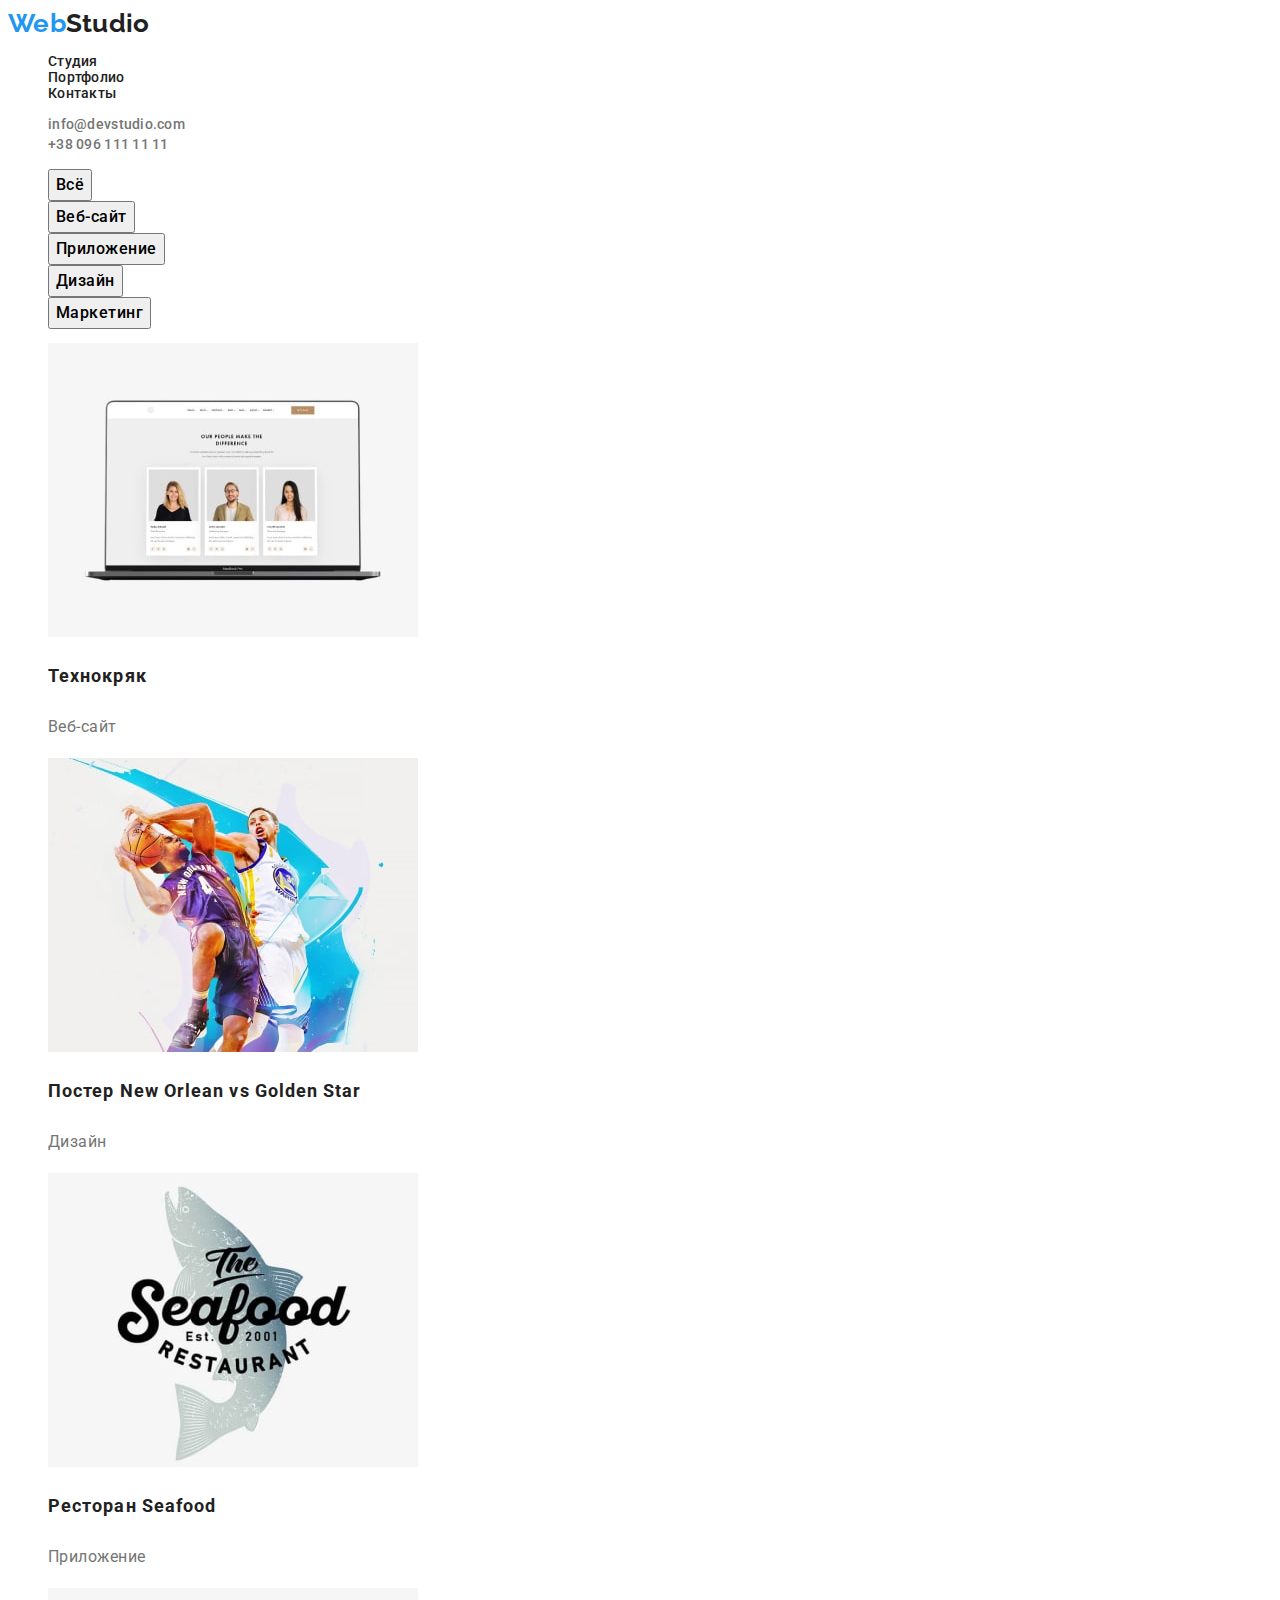
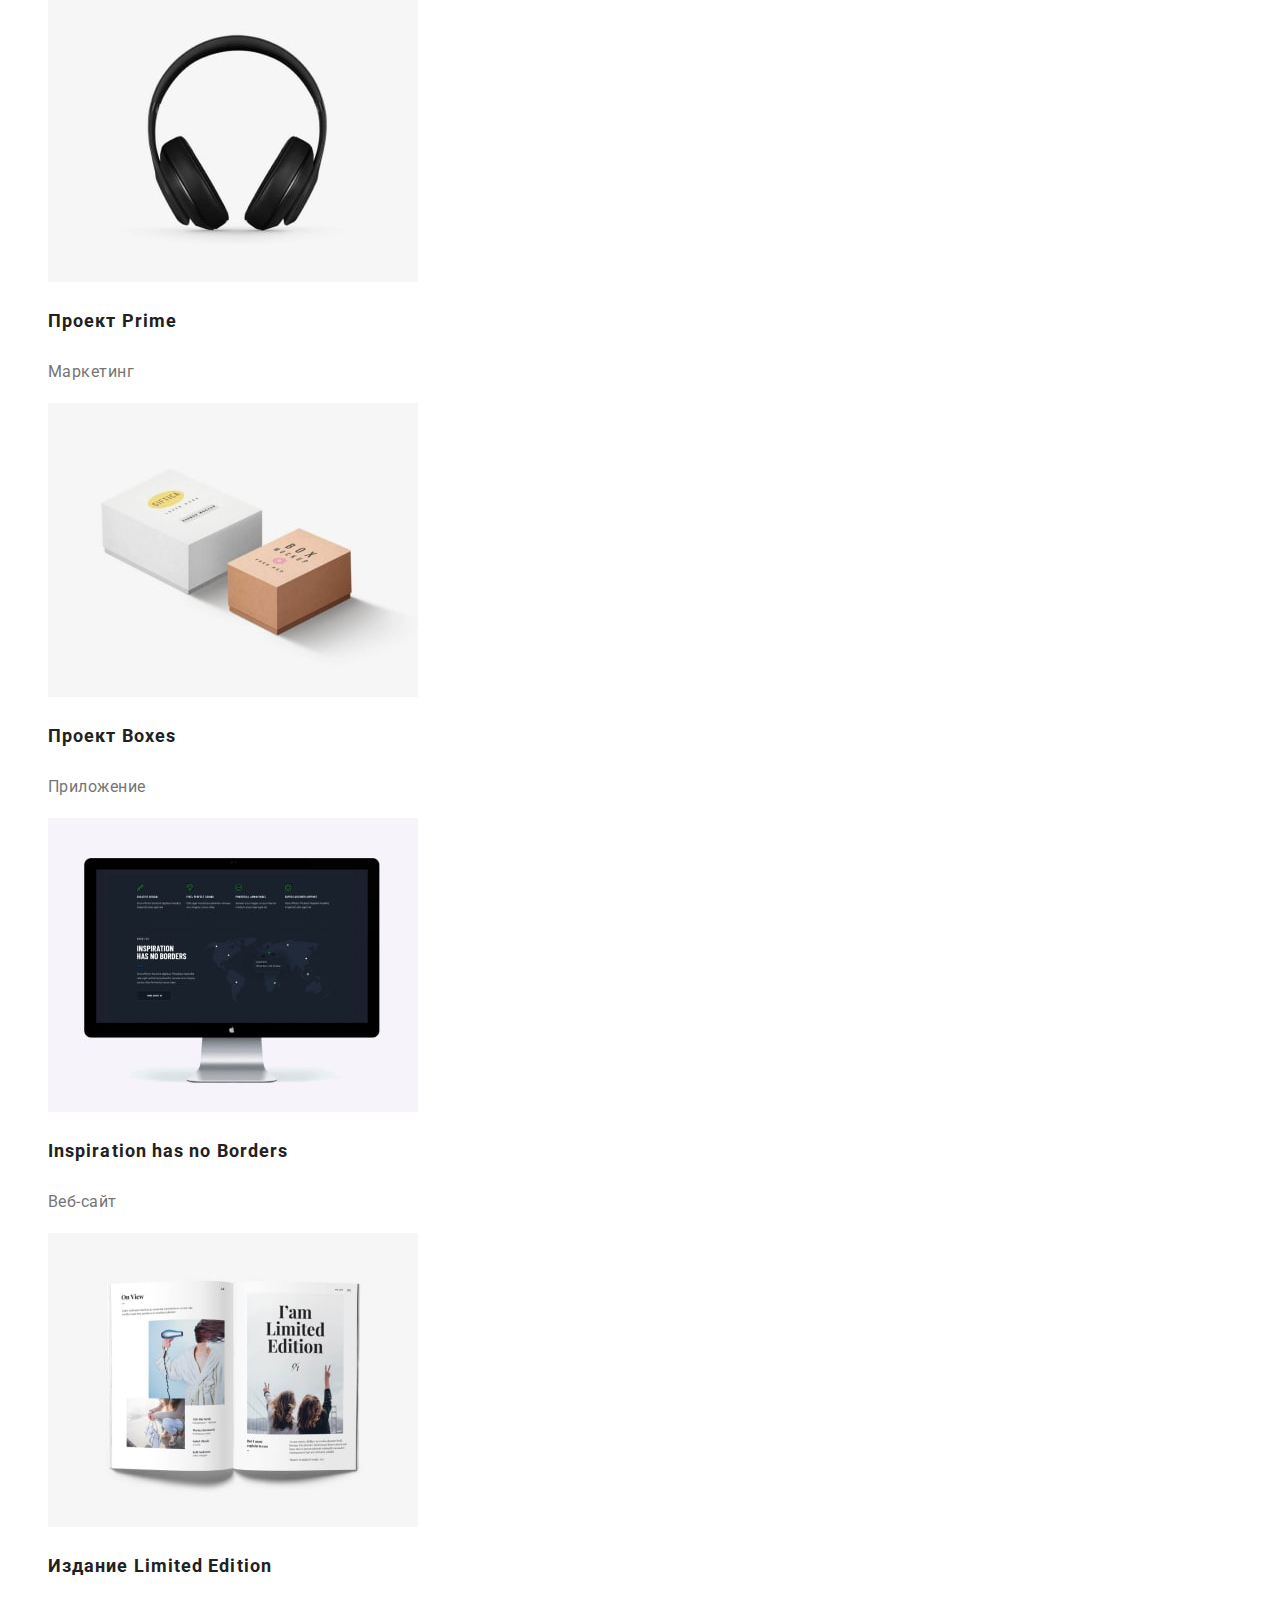
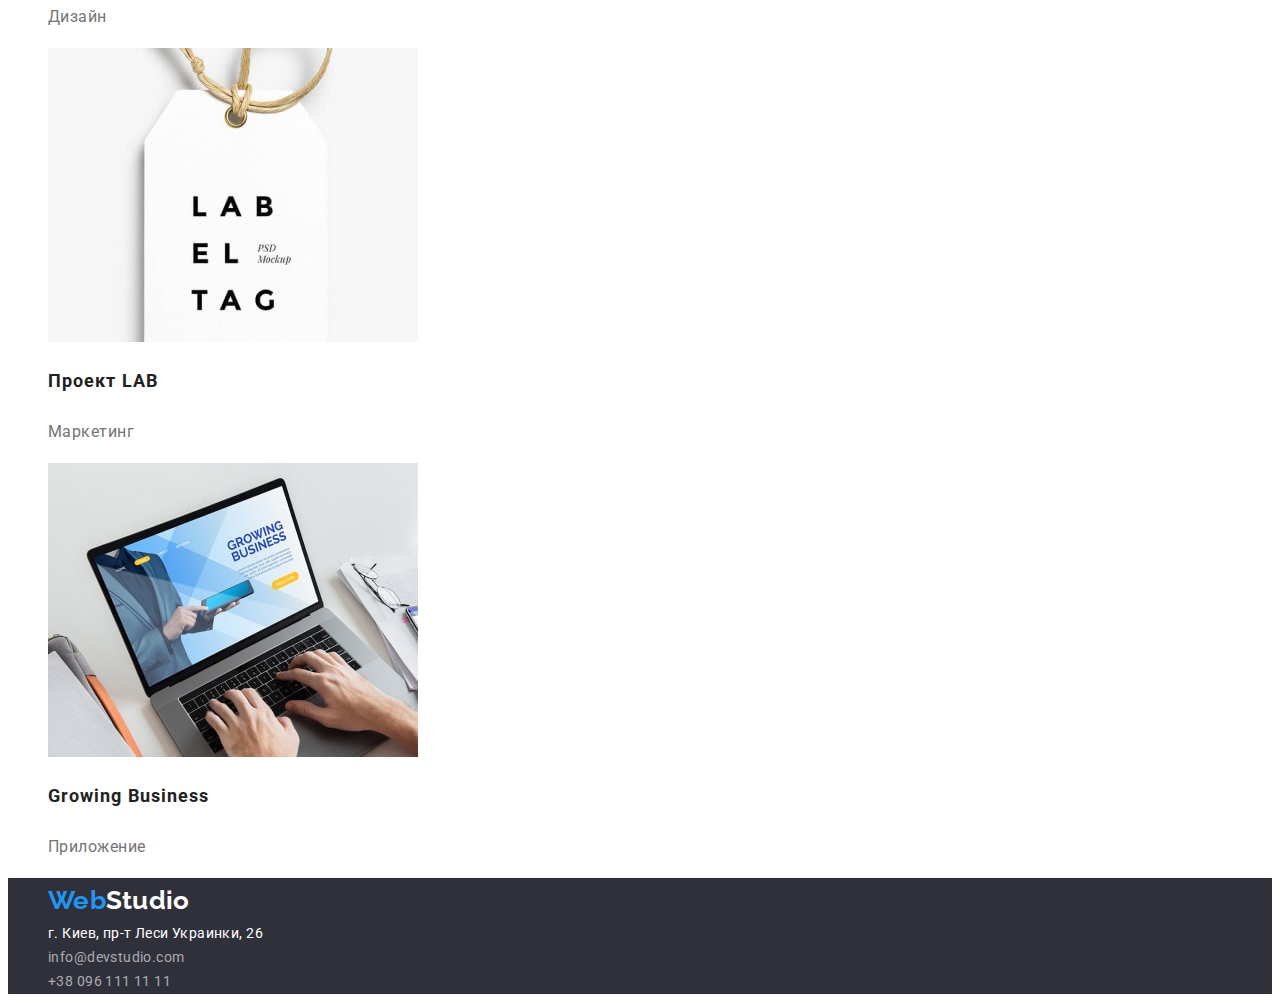
==== portofolio.html @ 25f0ad4e "start" ====
<!DOCTYPE html>
<html lang="ru">
<head>
    <meta charset="UTF-8">
    <meta http-equiv="X-UA-Compatible" content="IE=edge">
    <meta name="viewport" content="width=device-width, initial-scale=1.0">
    <title>Portfolio</title>
    <link rel="preconnect" href="https://fonts.googleapis.com">
    <link rel="preconnect" href="https://fonts.gstatic.com" crossorigin>
    <link href="https://fonts.googleapis.com/css2?family=Raleway:wght@700&family=Roboto:wght@400;500;700;900&display=swap"
        rel="stylesheet">
    <link rel="stylesheet" href="./css/styles.css" />
</head>
<body>
<header>
    <a class="Web-header" href="./index.html">Web<span class="color-logo">Studio</span></a>
    <nav>
        <ul class="list">
            <li class="nav-list">
                <a class="link" href="./index.html">Студия</a>
            </li>
            <li class="nav-list">
                <a class="link" href="./portofolio.html">Портфолио</a>
            </li>
            <li class="nav-list">
                <a class="link" href="/">Контакты</a>
            </li>
        </ul>
    </nav>
    <ul class="list">
        <li>
            <a class="link-mail" href="mailto:info@devstudio.com">info@devstudio.com</a>
        </li>
        <li>
            <a class="link-mail" href="tel:+380961111111">+38 096 111 11 11</a>
        </li>
    </ul>
</header>
<main>
    <section class="project">
        <ul class="portfolio-list">
            <li>
                <button type="button" class="button-portfolio">
                    Всё    
                </button>
            </li>
            <li>
                <button type="button" class="button-portfolio">
                    Веб-сайт
                </button>
            </li>
            <li>
                <button type="button" class="button-portfolio">
                    Приложение
                </button>
            </li>
            <li>
                <button type="button" class="button-portfolio">
                    Дизайн
                </button>
            </li>
            <li>
                <button type="button" class="button-portfolio">
                    Маркетинг
                </button>
            </li>
        </ul>                
        <ul class="list">
            <li>    
                <img src="./images/Portfolio/img%20(7)-min.jpg" alt="Технокряк" width="370" height="294">
                <h3 class="label-list">Технокряк</h3>
                <p class="article">Веб-сайт</p>
            </li>
            <li>
                <img src="./images/Portfolio/img%20(8)-min.jpg" alt="Постер New Orlean vs Golden Star" width="370" height="294">
                <h3 class="label-list">Постер New Orlean vs Golden Star</h3>
                <p class="article">Дизайн</p>
            </li>
            <li>
                <img src="./images/Portfolio/img%20(9)-min.jpg" alt="Ресторан Seafood" width="370" height="294">
                <h3 class="label-list">Ресторан Seafood</h3>
                <p class="article">Приложение</p>
            </li>
            <li>
                <img src="./images/Portfolio/img%20(10)-min.jpg" alt="Проект Prime" width="370" height="294">
                <h3 class="label-list">Проект Prime</h3>
                <p class="article">Маркетинг</p>

            </li>
            <li>
                <img src="./images/Portfolio/img%20(11)-min.jpg" alt="Проект Boxes" width="370" height="294">
                <h3 class="label-list">Проект Boxes</h3>
                <p class="article">Приложение</p>
            </li>
            <li>
                <img src="./images/Portfolio/img%20(12)-min.jpg" alt="Inspiration has no Borders" width="370" height="294">
                <h3 class="label-list">Inspiration has no Borders</h3>
                <p class="article">Веб-сайт</p>
            </li>
            <li>
                <img src="./images/Portfolio/img%20(13)-min.jpg" alt="Издание Limited Edition" width="370" height="294">
                <h3 class="label-list">Издание Limited Edition</h3>
                <p class="article">Дизайн</p>
            </li>
            <li>
                <img src="./images/Portfolio/img%20(14)-min.jpg" alt="Проект LAB" width="370" height="294">
                <h3 class="label-list">Проект LAB</h3>
                <p class="article">Маркетинг</p>
            </li>
            <li>
                <img src="./images/Portfolio/img%20(15)-min.jpg" alt="Growing Business" width="370" height="294">
                <h3 class="label-list">Growing Business</h3>
                <p class="article">Приложение</p>
            </li>

        </ul>
    </section>   
</main>
    <footer>
        <ul class="footer-list">
            <li>
                <a class="Web-header" href="./index.html">Web<span class="color-footer">Studio</span></a>
            </li>
            <li>
                <address class="address">
                    г. Киев, пр-т Леси Украинки, 26
                </address>
            </li>
            <li>
                <a class="footer-mail" href="mailto:info@devstudio.com">info@devstudio.com</a>
            </li>
            <li>
                <a class="footer-mail" href="tel:+380961111111">+38 096 111 11 11</a>
            </li>
        </ul>
    </footer>
</body>
</html>
---- css/styles.css ----
:root {
  --title-text-color: black;
  --primary-text-color: #212121;
  --secondary-text-color: #757575;
  --accent-color: #2196f3;
  --white-color: #ffffff;
  --button-bg-color: #f5f4fa;
  --background-color: #2f303a;
}
a {
  text-decoration: none;
}
ul {
  list-style: none;
}
body {
  font-family: 'Roboto', sans-serif;
  font-style: normal;
  font-weight: 500;
  font-size: 14px;
  line-height: 1.142;
  letter-spacing: 0.02em;

  background: var(--white-color);
}
.Web-header {
  font-family: 'Raleway', sans-serif;
  font-style: normal;
  font-weight: 700;
  font-size: 26px;
  line-height: 1.192;
  color: var(--accent-color);
}
.color-logo {
  color: var(--primary-text-color);
  font-family: 'Raleway', 'sans-serif';
  font-style: normal;
  font-weight: 700;
  font-size: 26px;
  line-height: 1.2;
  text-decoration: none;
}
.list {
  font-family: Roboto;
  font-style: normal;
  font-weight: 500;
  font-size: 14px;
  line-height: 16px;
  letter-spacing: 0.02em;
  color: var(--primary-text-color);
}
.nav-list .link {
  font-family: Roboto;
  font-style: normal;
  font-weight: 500;
  font-size: 14px;
  line-height: 16px;
  letter-spacing: 0.02em;
  color: var(--primiry-text-color);
}
.link:hover,
.link:focus {
  font-family: Roboto;
  font-style: normal;
  font-weight: 500;
  font-size: 14px;
  line-height: 16px;
  letter-spacing: 0.02em;
  color: var(--accent-color);
}
.link-mail {
  color: var(--secondary-text-color);
}
.link-mail:hover,
.link-mail:focus {
  color: var(--accent-color);
}
.link-mail {
  font-family: 'Roboto', 'sans-serif';
  font-weight: 500;
  font-size: 14px;
  line-height: 1.42;
  color: var(--secondary-text-color);
}

.main-title {
  font-family: Roboto;
  font-style: normal;
  font-weight: 900;
  font-size: 44px;
  line-height: 60px;
  text-align: center;
  letter-spacing: 0.06em;
  text-transform: uppercase;
  text-align: center;
  background-color: var(--background-color);
  color: var(--white-color);
}
.name-title {
  color: var(--white-color);
  font-family: 'Roboto', 'sans-serif';
  font-weight: 900;
  font-size: 44px;
  line-height: 1.36;
}
.button-main {
  color: var(--white-color);
  background-color: var(--accent-color);
  font-family: 'Roboto', 'sans-serif';
  font-weight: 700;
  font-size: 16px;
  line-height: 1.87;
}
.button-main:hover,
.button-main:focus {
  background-color: var(--button-bg-color);
  color: var(--primary-text-color);
}

.originality-exp {
  font-family: 'Roboto', 'sans-serif';
  font-weight: 400;
  font-size: 14px;
  line-height: 1.71;
  color: var(--secondary-text-color);
}
.originality-list {
  font-family: 'Roboto', 'sans-serif';
  font-weight: 700;
  font-size: 14px;
  line-height: 1.14;
  color: var(--primary-text-color);
}
.second-title {
  font-family: 'Roboto', 'sans-serif';
  font-weight: 700;
  font-size: 36px;
  line-height: 1.16;
  text-align: center;
}
.third-title {
  background-color: var(--button-bg-color);
}
.team {
  text-align: center;
}
.name-list {
  font-family: 'Roboto', 'sans-serif';
  font-weight: 500;
  font-size: 16px;
  line-height: 1.9p;
}
.profession-list {
  font-family: 'Roboto', 'sans-serif';
  font-weight: 400;
  font-size: 16px;
  line-height: 1.9;
  color: var(--secondary-text-color);
}
.footer-list {
  background-color: var(--background-color);
  font-family: 'Roboto', 'sans-serif';
  font-style: normal;
  font-weight: 400;
  font-size: 14px;
  line-height: 1.42;
}
.color-footer {
  color: var(--white-color);
  font-family: 'Raleway', 'sans-serif';
  font-style: normal;
  font-weight: 700;
  font-size: 26px;
  line-height: 1.7;
  text-decoration: none;
}
.address {
  font-family: 'Roboto', sans-serif;
  font-style: normal;
  font-weight: normal;
  font-size: 14px;
  line-height: 1.714;
  letter-spacing: 0.03em;
  color: var(--white-color);
}

.footer-mail {
  font-family: 'Roboto', sans-serif;
  font-style: normal;
  font-weight: normal;
  font-size: 14px;
  line-height: 1.714;
  letter-spacing: 0.03em;
  color: rgba(255, 255, 255, 0.6);
}
.footer-mail:hover,
.footer-mail:focus {
  color: var(--accent-color);
}
.button-portfolio {
  font-family: Roboto;
  font-style: normal;
  font-weight: 500;
  font-size: 16px;
  line-height: 26px;
  text-align: center;
  letter-spacing: 0.03em;
}

.button-portfolio:hover,
.button-portfolio:focus {
  color: var(--button-bg-color);
  background-color: var(--accent-color);
}
.label-list {
  font-family: Roboto;
  font-style: normal;
  font-weight: bold;
  font-size: 18px;
  line-height: 36px;
  letter-spacing: 0.06em;
  color: var(--primary-text-color);
}
.article {
  font-family: Roboto;
  font-style: normal;
  font-weight: normal;
  font-size: 16px;
  line-height: 30px;
  letter-spacing: 0.03em;
  color: var(--secondary-text-color);
}
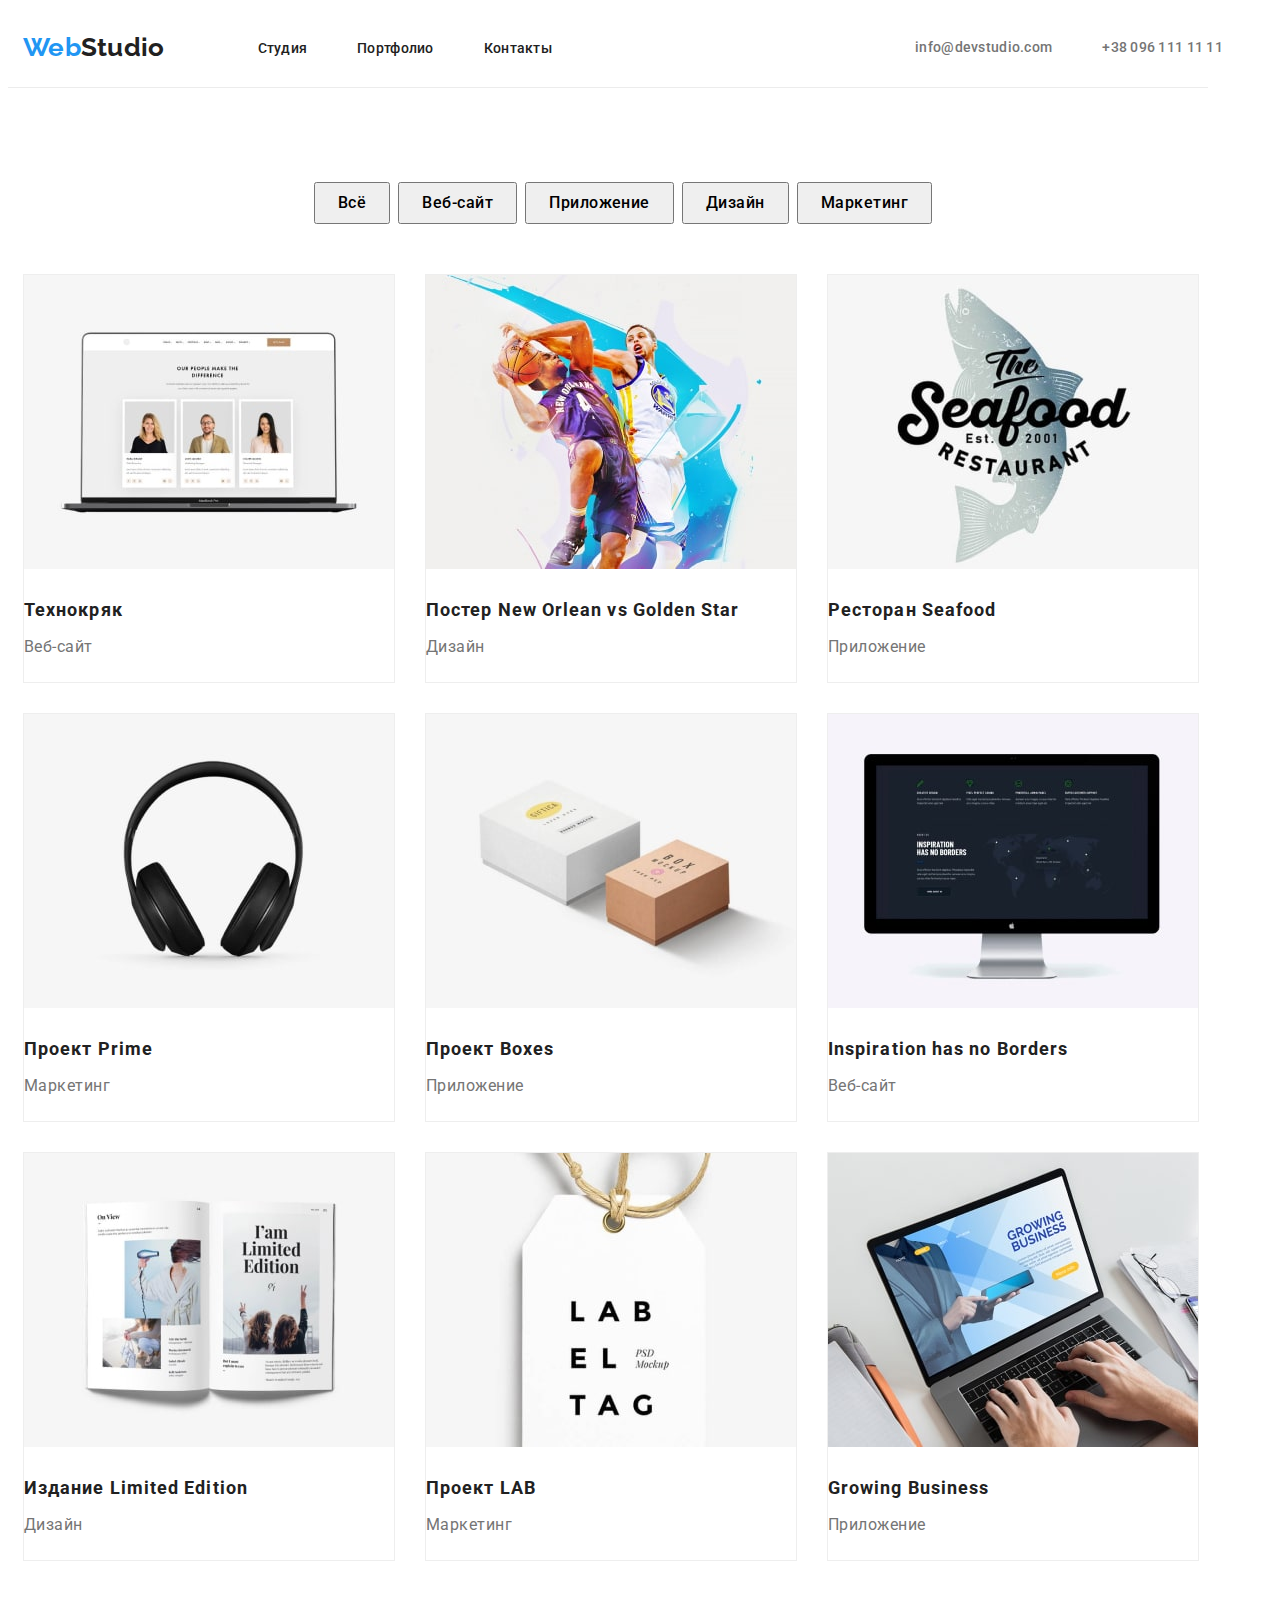
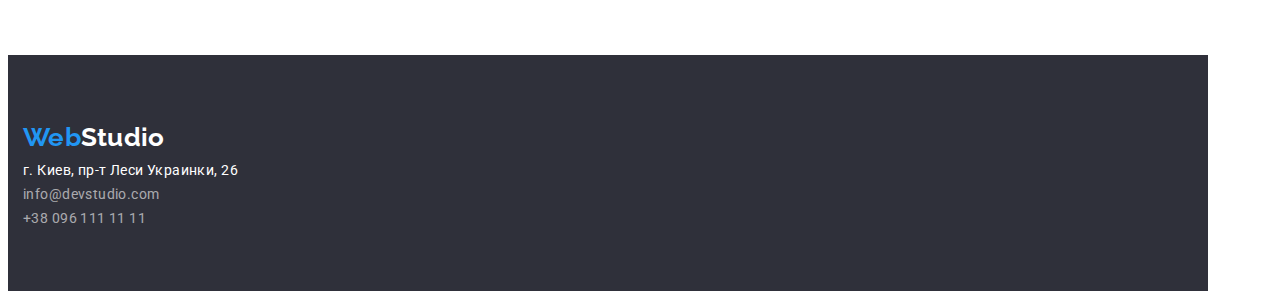
==== commit 11224306: "Вроде всё" ====
--- a/portofolio.html
+++ b/portofolio.html
@@ -12,127 +12,152 @@
     <link rel="stylesheet" href="./css/styles.css" />
 </head>
 <body>
-<header>
-    <a class="Web-header" href="./index.html">Web<span class="color-logo">Studio</span></a>
-    <nav>
-        <ul class="list">
-            <li class="nav-list">
-                <a class="link" href="./index.html">Студия</a>
-            </li>
-            <li class="nav-list">
-                <a class="link" href="./portofolio.html">Портфолио</a>
-            </li>
-            <li class="nav-list">
-                <a class="link" href="/">Контакты</a>
-            </li>
-        </ul>
-    </nav>
-    <ul class="list">
-        <li>
-            <a class="link-mail" href="mailto:info@devstudio.com">info@devstudio.com</a>
-        </li>
-        <li>
-            <a class="link-mail" href="tel:+380961111111">+38 096 111 11 11</a>
-        </li>
-    </ul>
+<header class="header">
+    <div class="container">
+        <a class="Web-header" href="./index.html">Web<span class="color-logo">Studio</span></a>
+        <nav class="header-navigation">
+            <ul class="head-list">
+                <li class="nav-list">
+                    <a class="link" href="/">Студия</a>
+                </li>
+                <li class="nav-list">
+                    <a class="link" href="./portofolio.html">Портфолио</a>
+                </li>
+                <li class="nav-list">
+                    <a class="link" href="/">Контакты</a>
+                </li>
+            </ul>
+        </nav>
+        <div class="contacts">
+            <ul class="head-list">
+                <li>
+                    <a class="link-mail" href="mailto:info@devstudio.com">info@devstudio.com</a>
+                </li>
+                <li>
+                    <a class="link-mail" href="tel:+380961111111">+38 096 111 11 11</a>
+                </li>
+            </ul>
+        </div>
+    </div>
 </header>
 <main>
-    <section class="project">
-        <ul class="portfolio-list">
-            <li>
-                <button type="button" class="button-portfolio">
-                    Всё    
-                </button>
-            </li>
-            <li>
-                <button type="button" class="button-portfolio">
-                    Веб-сайт
-                </button>
-            </li>
-            <li>
-                <button type="button" class="button-portfolio">
-                    Приложение
-                </button>
-            </li>
-            <li>
-                <button type="button" class="button-portfolio">
-                    Дизайн
-                </button>
-            </li>
-            <li>
-                <button type="button" class="button-portfolio">
-                    Маркетинг
-                </button>
-            </li>
-        </ul>                
-        <ul class="list">
-            <li>    
-                <img src="./images/Portfolio/img%20(7)-min.jpg" alt="Технокряк" width="370" height="294">
-                <h3 class="label-list">Технокряк</h3>
-                <p class="article">Веб-сайт</p>
-            </li>
-            <li>
-                <img src="./images/Portfolio/img%20(8)-min.jpg" alt="Постер New Orlean vs Golden Star" width="370" height="294">
-                <h3 class="label-list">Постер New Orlean vs Golden Star</h3>
-                <p class="article">Дизайн</p>
-            </li>
-            <li>
-                <img src="./images/Portfolio/img%20(9)-min.jpg" alt="Ресторан Seafood" width="370" height="294">
-                <h3 class="label-list">Ресторан Seafood</h3>
-                <p class="article">Приложение</p>
-            </li>
-            <li>
-                <img src="./images/Portfolio/img%20(10)-min.jpg" alt="Проект Prime" width="370" height="294">
-                <h3 class="label-list">Проект Prime</h3>
-                <p class="article">Маркетинг</p>
+    <section class="section project">
+        <div class="container">
+            <ul class="portfolio-list">
+                <li class="port-btn">
+                    <button type="button" class="button-portfolio">
+                        Всё    
+                    </button>
+                </li>
+                <li class="port-btn">
+                    <button type="button" class="button-portfolio">
+                        Веб-сайт
+                    </button>
+                </li>
+                <li class="port-btn">
+                    <button type="button" class="button-portfolio">
+                        Приложение
+                    </button>
+                </li>
+                <li class="port-btn">
+                    <button type="button" class="button-portfolio">
+                        Дизайн
+                    </button>
+                </li>
+                <li class="port-btn">
+                    <button type="button" class="button-portfolio">
+                        Маркетинг
+                    </button>
+                </li>
+            </ul>                
+            <ul class="label">
+                <li class="port-label" >    
+                    <img src="./images/Portfolio/img%20(7)-min.jpg" alt="Технокряк" width="370" height="294">
+                    <div class="description">
+                        <h3 class="label-list">Технокряк</h3>
+                        <p class="article">Веб-сайт</p>
+                    </div>
+                </li>
+                <li class="port-label" >
+                    <img src="./images/Portfolio/img%20(8)-min.jpg" alt="Постер New Orlean vs Golden Star" width="370" height="294">
+                    <div class="description">
+                        <h3 class="label-list">Постер New Orlean vs Golden Star</h3>
+                        <p class="article">Дизайн</p>
+                    </div>
+                </li>
+                <li class="port-label" >
+                    <img src="./images/Portfolio/img%20(9)-min.jpg" alt="Ресторан Seafood" width="370" height="294">
+                    <div class="description">
+                        <h3 class="label-list">Ресторан Seafood</h3>
+                        <p class="article">Приложение</p>
+                    </div>
+                </li>
+                <li class="port-label" >
+                    <img src="./images/Portfolio/img%20(10)-min.jpg" alt="Проект Prime" width="370" height="294">
+                    <div class="description">
+                        <h3 class="label-list">Проект Prime</h3>
+                        <p class="article">Маркетинг</p>
+                    </div>
+                </li>
+                <li class="port-label" >
+                    <img src="./images/Portfolio/img%20(11)-min.jpg" alt="Проект Boxes" width="370" height="294">
+                    <div class="description">
+                        <h3 class="label-list">Проект Boxes</h3>
+                        <p class="article">Приложение</p>
+                    </div>
+                </li>
+                <li class="port-label" >
+                    <img src="./images/Portfolio/img%20(12)-min.jpg" alt="Inspiration has no Borders" width="370" height="294">
+                    <div class="description">
+                        <h3 class="label-list">Inspiration has no Borders</h3>
+                        <p class="article">Веб-сайт</p>
+                    </div>
+                </li>
+                <li class="port-label" >
+                    <img src="./images/Portfolio/img%20(13)-min.jpg" alt="Издание Limited Edition" width="370" height="294">
+                    <div class="description">
+                        <h3 class="label-list">Издание Limited Edition</h3>
+                        <p class="article">Дизайн</p>
+                    </div>
+                </li>
+                <li class="port-label" >
+                    <img src="./images/Portfolio/img%20(14)-min.jpg" alt="Проект LAB" width="370" height="294">
+                    <div class="description">
+                        <h3 class="label-list">Проект LAB</h3>
+                        <p class="article">Маркетинг</p>
+                    </div>
+                </li>
+                <li class="port-label" >
+                    <img src="./images/Portfolio/img%20(15)-min.jpg" alt="Growing Business" width="370" height="294">
+                    <div class="description">
+                        <h3 class="label-list">Growing Business</h3>
+                        <p class="article">Приложение</p>
+                    </div>
+                </li class="port-label" >
 
-            </li>
-            <li>
-                <img src="./images/Portfolio/img%20(11)-min.jpg" alt="Проект Boxes" width="370" height="294">
-                <h3 class="label-list">Проект Boxes</h3>
-                <p class="article">Приложение</p>
-            </li>
-            <li>
-                <img src="./images/Portfolio/img%20(12)-min.jpg" alt="Inspiration has no Borders" width="370" height="294">
-                <h3 class="label-list">Inspiration has no Borders</h3>
-                <p class="article">Веб-сайт</p>
-            </li>
-            <li>
-                <img src="./images/Portfolio/img%20(13)-min.jpg" alt="Издание Limited Edition" width="370" height="294">
-                <h3 class="label-list">Издание Limited Edition</h3>
-                <p class="article">Дизайн</p>
-            </li>
-            <li>
-                <img src="./images/Portfolio/img%20(14)-min.jpg" alt="Проект LAB" width="370" height="294">
-                <h3 class="label-list">Проект LAB</h3>
-                <p class="article">Маркетинг</p>
-            </li>
-            <li>
-                <img src="./images/Portfolio/img%20(15)-min.jpg" alt="Growing Business" width="370" height="294">
-                <h3 class="label-list">Growing Business</h3>
-                <p class="article">Приложение</p>
-            </li>
-
-        </ul>
+            </ul>
+        </div>
     </section>   
 </main>
-    <footer>
-        <ul class="footer-list">
-            <li>
-                <a class="Web-header" href="./index.html">Web<span class="color-footer">Studio</span></a>
-            </li>
-            <li>
-                <address class="address">
-                    г. Киев, пр-т Леси Украинки, 26
-                </address>
-            </li>
-            <li>
-                <a class="footer-mail" href="mailto:info@devstudio.com">info@devstudio.com</a>
-            </li>
-            <li>
-                <a class="footer-mail" href="tel:+380961111111">+38 096 111 11 11</a>
-            </li>
-        </ul>
+    <footer class="footer">
+        <div class="container">
+            <ul class="footer-list">
+                <li>
+                    <a class="footer-header" href="./index.html">Web<span class="color-footer">Studio</span></a>
+                </li>
+                <li>
+                    <address class="address">
+                        г. Киев, пр-т Леси Украинки, 26
+                    </address>
+                </li>
+                <li>
+                    <a class="footer-mail" href="mailto:info@devstudio.com">info@devstudio.com</a>
+                </li>
+                <li>
+                    <a class="footer-mail" href="tel:+380961111111">+38 096 111 11 11</a>
+                </li>
+            </ul>
+        </div>
     </footer>
 </body>
 </html>--- a/css/styles.css
+++ b/css/styles.css
@@ -23,6 +23,25 @@
 
   background: var(--white-color);
 }
+p,
+h1,
+h2,
+h3,
+h4,
+h5,
+h6 {
+  margin-top: 0;
+  margin-bottom: 0;
+}
+ul {
+  margin-top: 0;
+  margin-bottom: 0;
+  padding-left: 0;
+}
+section {
+  padding-bottom: 94px;
+  padding-top: 94px;
+}
 .Web-header {
   font-family: 'Raleway', sans-serif;
   font-style: normal;
@@ -31,6 +50,11 @@
   line-height: 1.192;
   color: var(--accent-color);
 }
+.Web-header {
+  display: flex;
+  margin-right: 93px;
+}
+
 .color-logo {
   color: var(--primary-text-color);
   font-family: 'Raleway', 'sans-serif';
@@ -40,7 +64,7 @@
   line-height: 1.2;
   text-decoration: none;
 }
-.list {
+.head-list {
   font-family: Roboto;
   font-style: normal;
   font-weight: 500;
@@ -49,6 +73,12 @@
   letter-spacing: 0.02em;
   color: var(--primary-text-color);
 }
+.head-list {
+  display: flex;
+}
+.head-list :not(:last-child) {
+  margin-right: 50px;
+}
 .nav-list .link {
   font-family: Roboto;
   font-style: normal;
@@ -58,6 +88,19 @@
   letter-spacing: 0.02em;
   color: var(--primiry-text-color);
 }
+.nav-list .link {
+  display: flex;
+}
+.header {
+  padding-top: 24px;
+  padding-bottom: 24px;
+  border-bottom: 1px solid #ececec;
+  width: 1200px;
+}
+.header .container {
+  display: flex;
+  align-items: center;
+}
 .link:hover,
 .link:focus {
   font-family: Roboto;
@@ -68,6 +111,15 @@
   letter-spacing: 0.02em;
   color: var(--accent-color);
 }
+.container {
+  width: 1200px;
+  padding-left: 15px;
+  padding-right: 15px;
+  margin: 0 auto;
+}
+.contacts {
+  margin-left: auto;
+}
 .link-mail {
   color: var(--secondary-text-color);
 }
@@ -75,12 +127,19 @@
 .link-mail:focus {
   color: var(--accent-color);
 }
+.header-navigation {
+  display: flex;
+  align-items: center;
+}
 .link-mail {
   font-family: 'Roboto', 'sans-serif';
   font-weight: 500;
   font-size: 14px;
   line-height: 1.42;
   color: var(--secondary-text-color);
+}
+.section {
+  padding-top: 94px;
 }
 
 .main-title {
@@ -92,9 +151,12 @@
   text-align: center;
   letter-spacing: 0.06em;
   text-transform: uppercase;
-  text-align: center;
   background-color: var(--background-color);
   color: var(--white-color);
+}
+.main-title {
+  padding-top: 200px;
+  padding-bottom: 200px;
 }
 .name-title {
   color: var(--white-color);
@@ -103,6 +165,12 @@
   font-size: 44px;
   line-height: 1.36;
 }
+.name-title {
+  width: 696px;
+  margin-left: auto;
+  margin-right: auto;
+  margin-bottom: 30px;
+}
 .button-main {
   color: var(--white-color);
   background-color: var(--accent-color);
@@ -110,12 +178,33 @@
   font-weight: 700;
   font-size: 16px;
   line-height: 1.87;
+}
+.button-main {
+  width: 200px;
+  padding-bottom: 10px;
+  padding-top: 10px;
+  border-radius: 4px;
+  border: none;
+  margin-top: -20px;
 }
 .button-main:hover,
 .button-main:focus {
   background-color: var(--button-bg-color);
   color: var(--primary-text-color);
 }
+.second-list {
+  display: flex;
+  width: 1200px;
+  margin-top: -30px;
+  margin-left: -30px;
+}
+.exp-list {
+  width: 270px;
+  flex-wrap: wrap;
+  justify-content: space-between;
+  margin-top: 30px;
+  margin-left: 30px;
+}
 
 .originality-exp {
   font-family: 'Roboto', 'sans-serif';
@@ -124,12 +213,19 @@
   line-height: 1.71;
   color: var(--secondary-text-color);
 }
+.originality-exp {
+  width: 270px;
+  margin-top: 10px;
+}
 .originality-list {
   font-family: 'Roboto', 'sans-serif';
   font-weight: 700;
   font-size: 14px;
   line-height: 1.14;
   color: var(--primary-text-color);
+}
+.originality-list {
+  width: 270px;
 }
 .second-title {
   font-family: 'Roboto', 'sans-serif';
@@ -138,17 +234,49 @@
   line-height: 1.16;
   text-align: center;
 }
-.third-title {
+.second-title {
+  margin-bottom: 50px;
+}
+.third-list {
+  flex-wrap: wrap;
+  display: flex;
+  margin-left: -30px;
+  margin-top: -30px;
+  padding-bottom: 94px;
+}
+.job {
+  width: 370px;
+}
+.job {
+  flex-basis: ((100% -3 * 30px)/3);
+  margin-left: 30px;
+  margin-top: 50px;
+}
+.team {
   background-color: var(--button-bg-color);
 }
 .team {
   text-align: center;
+  padding-bottom: 94px;
+}
+.team-list {
+  display: flex;
+  flex-wrap: wrap;
+  margin-left: -30px;
+  margin-top: -30px;
 }
 .name-list {
   font-family: 'Roboto', 'sans-serif';
   font-weight: 500;
   font-size: 16px;
   line-height: 1.9p;
+}
+.name-list {
+  margin-bottom: 10px;
+}
+.box {
+  padding-top: 30px;
+  padding-bottom: 30px;
 }
 .profession-list {
   font-family: 'Roboto', 'sans-serif';
@@ -157,8 +285,32 @@
   line-height: 1.9;
   color: var(--secondary-text-color);
 }
+.prof {
+  flex-basis: ((100%-4 * 30)/4);
+  margin-left: 30px;
+  margin-top: 30px;
+}
+.prof {
+  background-color: var(--white-color);
+  border-radius: 0px 0px 4px 4px;
+  box-shadow: 0px 1px 3px rgba(0, 0, 0, 0.12), 0px 1px 1px rgba(0, 0, 0, 0.14),
+    0px 2px 1px rgba(0, 0, 0, 0.2);
+}
+.footer {
+  background-color: var(--background-color);
+  padding-top: 60px;
+  padding-bottom: 60px;
+  width: 1200px;
+}
+.footer-header {
+  font-family: 'Raleway', sans-serif;
+  font-style: normal;
+  font-weight: 700;
+  font-size: 26px;
+  line-height: 1.192;
+  color: var(--accent-color);
+}
 .footer-list {
-  background-color: var(--background-color);
   font-family: 'Roboto', 'sans-serif';
   font-style: normal;
   font-weight: 400;
@@ -183,7 +335,15 @@
   letter-spacing: 0.03em;
   color: var(--white-color);
 }
-
+.footer-address:first-child {
+  margin-bottom: 20px;
+}
+.footer-address:nth-child(2) {
+  margin-bottom: 9px;
+}
+.footer-address:nth-child(3) {
+  margin-bottom: 9px;
+}
 .footer-mail {
   font-family: 'Roboto', sans-serif;
   font-style: normal;
@@ -196,6 +356,21 @@
 .footer-mail:hover,
 .footer-mail:focus {
   color: var(--accent-color);
+}
+.footer-mail {
+  margin-bottom: 9px;
+}
+.project {
+  width: 1200px;
+}
+.port-btn:not(:last-child) {
+  margin-right: 8px;
+  align-items: center;
+}
+.container .portfolio-list {
+  justify-content: center;
+  display: flex;
+  padding-bottom: 50px;
 }
 .button-portfolio {
   font-family: Roboto;
@@ -206,11 +381,29 @@
   text-align: center;
   letter-spacing: 0.03em;
 }
-
+.button-portfolio {
+  padding: 6px 22px;
+}
 .button-portfolio:hover,
 .button-portfolio:focus {
   color: var(--button-bg-color);
   background-color: var(--accent-color);
+}
+.label {
+  display: flex;
+  flex-wrap: wrap;
+  margin-left: -30px;
+  margin-top: -30px;
+}
+.port-label {
+  flex-basis: ((100% -3 * 30px)/3);
+  margin-left: 30px;
+  margin-top: 30px;
+  border: 1px solid #eeeeee;
+}
+.description {
+  margin-top: 20px;
+  margin-bottom: 20px;
 }
 .label-list {
   font-family: Roboto;
@@ -220,6 +413,7 @@
   line-height: 36px;
   letter-spacing: 0.06em;
   color: var(--primary-text-color);
+  margin-bottom: 4px;
 }
 .article {
   font-family: Roboto;
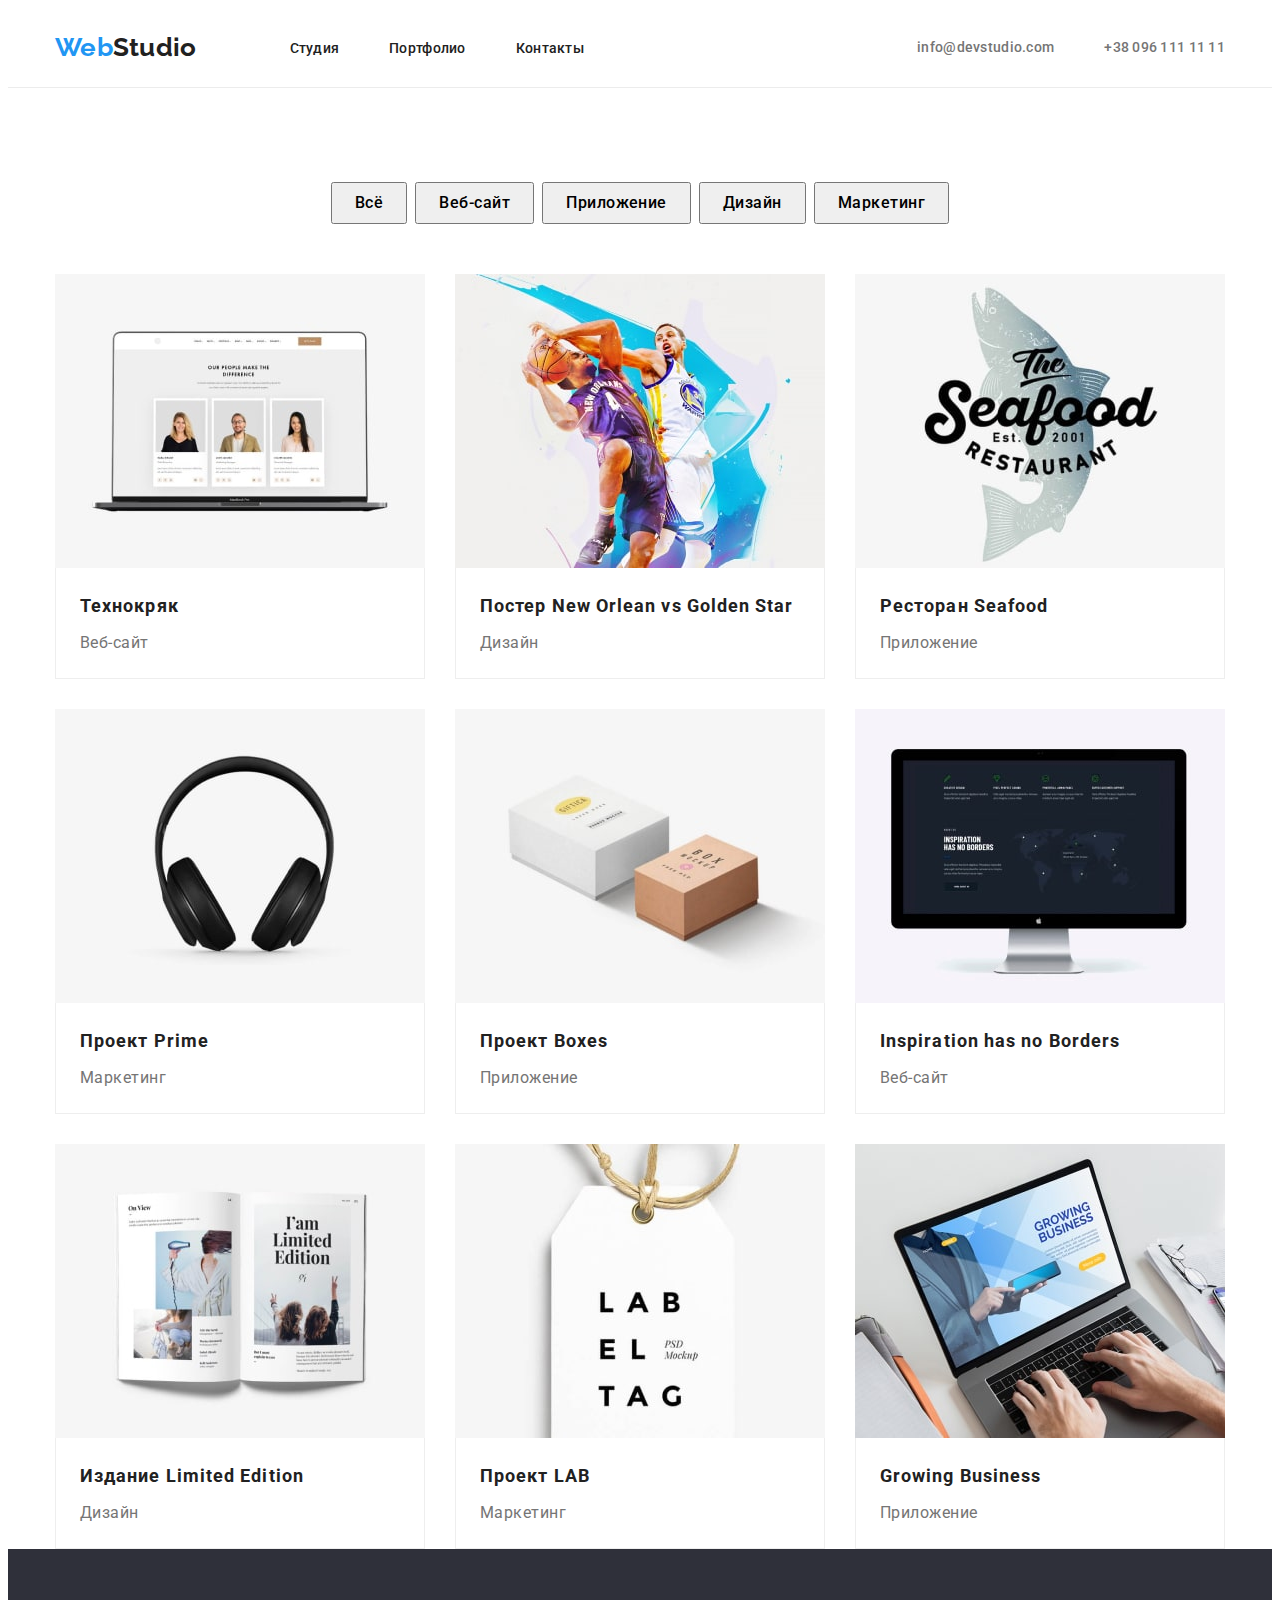
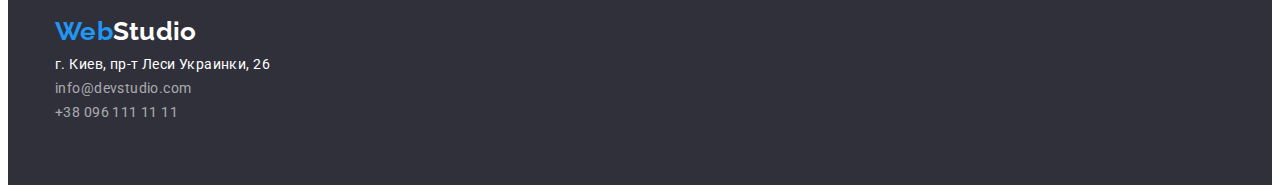
==== commit 364405fa: "Всё переделал" ====
--- a/portofolio.html
+++ b/portofolio.html
@@ -1,5 +1,6 @@
 <!DOCTYPE html>
 <html lang="ru">
+
 <head>
     <meta charset="UTF-8">
     <meta http-equiv="X-UA-Compatible" content="IE=edge">
@@ -7,10 +8,15 @@
     <title>Portfolio</title>
     <link rel="preconnect" href="https://fonts.googleapis.com">
     <link rel="preconnect" href="https://fonts.gstatic.com" crossorigin>
-    <link href="https://fonts.googleapis.com/css2?family=Raleway:wght@700&family=Roboto:wght@400;500;700;900&display=swap"
+    <link
+        href="https://fonts.googleapis.com/css2?family=Raleway:wght@700&family=Roboto:wght@400;500;700;900&display=swap"
         rel="stylesheet">
+    <link rel="stylesheet" href="https://cdnjs.cloudflare.com/ajax/libs/modern-normalize/1.1.0/modern-normalize.min.css"
+        integrity="sha512-wpPYUAdjBVSE4KJnH1VR1HeZfpl1ub8YT/NKx4PuQ5NmX2tKuGu6U/JRp5y+Y8XG2tV+wKQpNHVUX03MfMFn9Q=="
+        crossorigin="anonymous" referrerpolicy="no-referrer" />
     <link rel="stylesheet" href="./css/styles.css" />
 </head>
+
 <body>
 <header class="header">
     <div class="container">
--- a/css/styles.css
+++ b/css/styles.css
@@ -39,8 +39,10 @@
   padding-left: 0;
 }
 section {
-  padding-bottom: 94px;
   padding-top: 94px;
+}
+img {
+  display: block;
 }
 .Web-header {
   font-family: 'Raleway', sans-serif;
@@ -95,7 +97,6 @@
   padding-top: 24px;
   padding-bottom: 24px;
   border-bottom: 1px solid #ececec;
-  width: 1200px;
 }
 .header .container {
   display: flex;
@@ -116,6 +117,7 @@
   padding-left: 15px;
   padding-right: 15px;
   margin: 0 auto;
+  box-sizing: border-box;
 }
 .contacts {
   margin-left: auto;
@@ -207,25 +209,31 @@
 }
 
 .originality-exp {
-  font-family: 'Roboto', 'sans-serif';
-  font-weight: 400;
-  font-size: 14px;
-  line-height: 1.71;
-  color: var(--secondary-text-color);
+  font-family: Roboto;
+  font-style: normal;
+  font-weight: normal;
+  font-size: 14px;
+  line-height: 24px;
+  letter-spacing: 0.03em;
 }
 .originality-exp {
   width: 270px;
   margin-top: 10px;
 }
 .originality-list {
-  font-family: 'Roboto', 'sans-serif';
-  font-weight: 700;
-  font-size: 14px;
-  line-height: 1.14;
-  color: var(--primary-text-color);
+  font-family: Roboto;
+  font-style: normal;
+  font-weight: bold;
+  font-size: 14px;
+  line-height: 16px;
+  letter-spacing: 0.03em;
+  text-transform: uppercase;
 }
 .originality-list {
   width: 270px;
+}
+.do {
+  padding-bottom: 94px;
 }
 .second-title {
   font-family: 'Roboto', 'sans-serif';
@@ -233,31 +241,38 @@
   font-size: 36px;
   line-height: 1.16;
   text-align: center;
+  letter-spacing: 0.03em;
 }
 .second-title {
-  margin-bottom: 50px;
+  margin-bottom: 30px;
 }
 .third-list {
   flex-wrap: wrap;
   display: flex;
   margin-left: -30px;
   margin-top: -30px;
-  padding-bottom: 94px;
 }
 .job {
   width: 370px;
 }
 .job {
-  flex-basis: ((100% -3 * 30px)/3);
+  flex-basis: calc((100% - 3 * 30px) / 3);
   margin-left: 30px;
-  margin-top: 50px;
+  margin-top: 30px;
 }
 .team {
   background-color: var(--button-bg-color);
+  font-family: Roboto;
+  font-style: normal;
+  font-weight: bold;
+  font-size: 36px;
+  line-height: 42px;
+  text-align: center;
+  letter-spacing: 0.03em;
 }
 .team {
   text-align: center;
-  padding-bottom: 94px;
+  margin-bottom: 50px;
 }
 .team-list {
   display: flex;
@@ -286,7 +301,7 @@
   color: var(--secondary-text-color);
 }
 .prof {
-  flex-basis: ((100%-4 * 30)/4);
+  flex-basis: calc((100% - 4 * 30) / 4);
   margin-left: 30px;
   margin-top: 30px;
 }
@@ -300,7 +315,6 @@
   background-color: var(--background-color);
   padding-top: 60px;
   padding-bottom: 60px;
-  width: 1200px;
 }
 .footer-header {
   font-family: 'Raleway', sans-serif;
@@ -360,9 +374,7 @@
 .footer-mail {
   margin-bottom: 9px;
 }
-.project {
-  width: 1200px;
-}
+
 .port-btn:not(:last-child) {
   margin-right: 8px;
   align-items: center;
@@ -370,7 +382,7 @@
 .container .portfolio-list {
   justify-content: center;
   display: flex;
-  padding-bottom: 50px;
+  margin-bottom: 50px;
 }
 .button-portfolio {
   font-family: Roboto;
@@ -396,14 +408,15 @@
   margin-top: -30px;
 }
 .port-label {
-  flex-basis: ((100% -3 * 30px)/3);
+  flex-basis: calc((100% - 3 * 30px) / 3);
   margin-left: 30px;
   margin-top: 30px;
-  border: 1px solid #eeeeee;
 }
 .description {
-  margin-top: 20px;
-  margin-bottom: 20px;
+  padding: 20px 24px 20px 24px;
+  border-left: 1px solid #eeeeee;
+  border-right: 1px solid #eeeeee;
+  border-bottom: 1px solid #eeeeee;
 }
 .label-list {
   font-family: Roboto;
